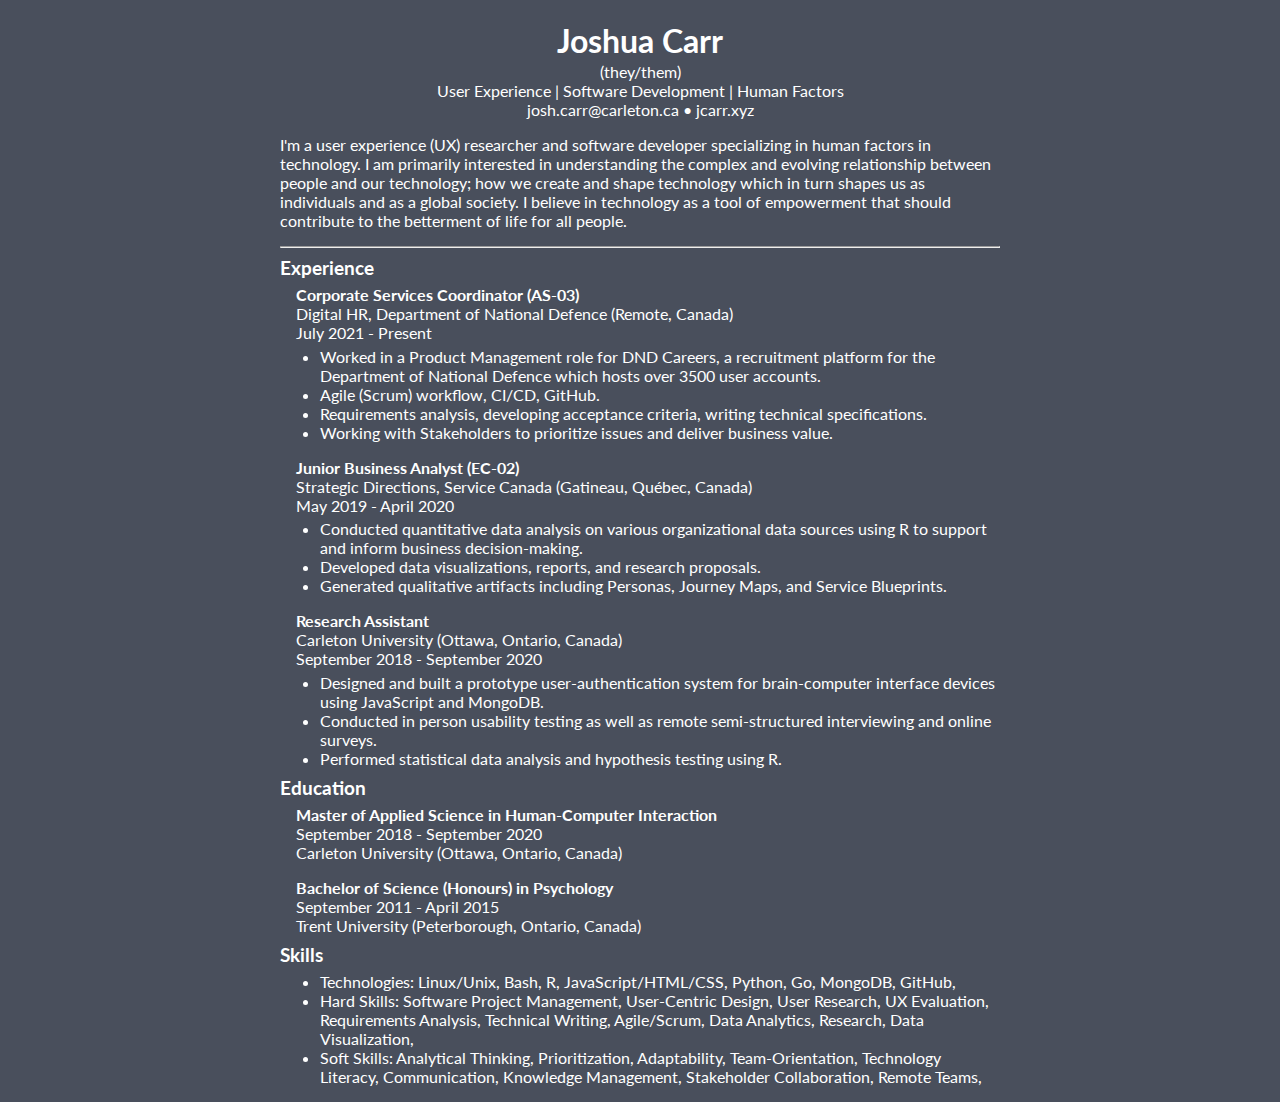
==== public/index.html @ 3ed2e0d4 "Corrected wording error in mission statement" ====
<!DOCTYPE html>
<html lang="en">

  <head>
    <meta charset="UTF-8"/>
    <meta charset="UTF-8">
    <meta name="viewport" content="width=device-width, initial-scale=1.0">
    <link rel="stylesheet" href="../styles/main.css" />
    <link rel="stylesheet" href="https://jcarr.xyz/css/style.min.bf1df006578d0cebba599fe7d79db9e7c0960d565d11c83ae01dd5ff549baa38.css" integrity="sha256-vx3wBleNDOu6WZ/n152558CWDVZdEcg64B3V/1Sbqjg=" crossorigin="anonymous">
    <title>Joshua Carr - CV</title>

  </head>

  <body>
    <main>
      <div id=about>
  <h1 id=name>Joshua Carr</h1>
  <div id=pronouns>(they/them)</div>
  <div id=role>User Experience | Software Development | Human Factors</div>
  <div id=contact>josh.carr@carleton.ca • jcarr.xyz</div>
</div>

      
<div id=mission>
  <p>I&#39;m a user experience (UX) researcher and software developer specializing in human factors in technology. I am primarily interested in understanding the complex and evolving relationship between people and our technology; how we create and shape technology which in turn shapes us as individuals and as a global society. I believe in technology as a tool of empowerment that should contribute to the betterment of life for all people.</p>
</div>
<hr>

      <div id=experience>
<h2>Experience</h2>

  <div class=employer>

    <div class=role>
      <div><strong>Corporate Services Coordinator (AS-03)</strong></div>
      <div class=entity>Digital HR, Department of National Defence <span class=location>(Remote, Canada)</span></div>
      <div class=dates>July 2021 - Present</div>
    </div>
    </div>
  </div>


  <ul class=details>
    
    <li class=details>Worked in a Product Management role for DND Careers, a recruitment platform for the Department of National Defence which hosts over 3500 user accounts.</li>
    
    <li class=details>Agile (Scrum) workflow, CI/CD, GitHub.</li>
    
    <li class=details>Requirements analysis, developing acceptance criteria, writing technical specifications.</li>
    
    <li class=details>Working with Stakeholders to prioritize issues and deliver business value.</li>
    
  </ul>
</div>

  <div class=employer>

    <div class=role>
      <div><strong>Junior Business Analyst (EC-02)</strong></div>
      <div class=entity>Strategic Directions, Service Canada <span class=location>(Gatineau, Québec, Canada)</span></div>
      <div class=dates>May 2019 - April 2020</div>
    </div>
    </div>
  </div>


  <ul class=details>
    
    <li class=details>Conducted quantitative data analysis on various organizational data sources using R to support and inform business decision-making.</li>
    
    <li class=details>Developed data visualizations, reports, and research proposals.</li>
    
    <li class=details>Generated qualitative artifacts including Personas, Journey Maps, and Service Blueprints.</li>
    
  </ul>
</div>

  <div class=employer>

    <div class=role>
      <div><strong>Research Assistant</strong></div>
      <div class=entity>Carleton University <span class=location>(Ottawa, Ontario, Canada)</span></div>
      <div class=dates>September 2018 - September 2020</div>
    </div>
    </div>
  </div>


  <ul class=details>
    
    <li class=details>Designed and built a prototype user-authentication system for brain-computer interface devices using JavaScript and MongoDB.</li>
    
    <li class=details>Conducted in person usability testing as well as remote semi-structured interviewing and online surveys.</li>
    
    <li class=details>Performed statistical data analysis and hypothesis testing using R.</li>
    
  </ul>
</div>


      <div id=education>
<h2>Education</h2>

  <div class=university>
    <div class=degree>
      <div><strong>Master of Applied Science in Human-Computer Interaction</strong></div>
      <div class=dates>September 2018 - September 2020</div>
    </div>
    <div class=institution>Carleton University <span class=location>(Ottawa, Ontario, Canada)</span></div>
    </div>
  </div>


  <ul class=details>
    
  </ul>

  <div class=university>
    <div class=degree>
      <div><strong>Bachelor of Science (Honours) in Psychology</strong></div>
      <div class=dates>September 2011 - April 2015</div>
    </div>
    <div class=institution>Trent University <span class=location>(Peterborough, Ontario, Canada)</span></div>
    </div>
  </div>


  <ul class=details>
    
  </ul>

</div>

      <div id=skills>
<h2>Skills</h2>
<ul>
  <li>Technologies: Linux/Unix, Bash, R, JavaScript/HTML/CSS, Python, Go, MongoDB, GitHub, </li>
  <li>Hard Skills: Software Project Management, User-Centric Design, User Research, UX Evaluation, Requirements Analysis, Technical Writing, Agile/Scrum, Data Analytics, Research, Data Visualization, </li>
  <li>Soft Skills: Analytical Thinking, Prioritization, Adaptability, Team-Orientation, Technology Literacy, Communication, Knowledge Management, Stakeholder Collaboration, Remote Teams, </li>
</ul>
</div>

    </main>
  </body>

</html>
---- styles/main.css ----
@import url("https://fonts.googleapis.com/css2?family=Lato&display=swap");

* {
  text-rendering: optimizeLegibility;
  box-sizing: border-box;
}

main {
  max-width: 45rem;
  margin-left: auto;
  margin-right: auto;
}

a {
  text-decoration: none;
  font-weight: bold;
}

body {
  background-color: #494f5c;
  color: white;
  font-family: "Lato", sans-serif;
}

ul {
  margin-top: 0.3rem;
  list-style-position: outside;
}

h2 {
  margin-top: 1.2rem;
  font-size: 1.2rem;
  line-height: 0.1rem;
}

#name {
  margin-bottom: 0.1rem;
}

#about {
  text-align: center;
  margin-bottom: 1rem;
}

#pronouns {
  font-size: 1rem;
}

#mission {
  margin-bottom: 1em;
}

.employer, .university {
  margin-left: 1rem;
}

@media print {

  @page {
    size: Letter portrait;
    margin: 0.5cm;
  }

  body {
    background: white;
    color: black;
  }

  h1, h2, h3, h4, h5 {
    page-break-after: avoid;
  }

  .m-0, .m-0 *, .dont-print, .dont-print * {
    display: none!important;
  }
}
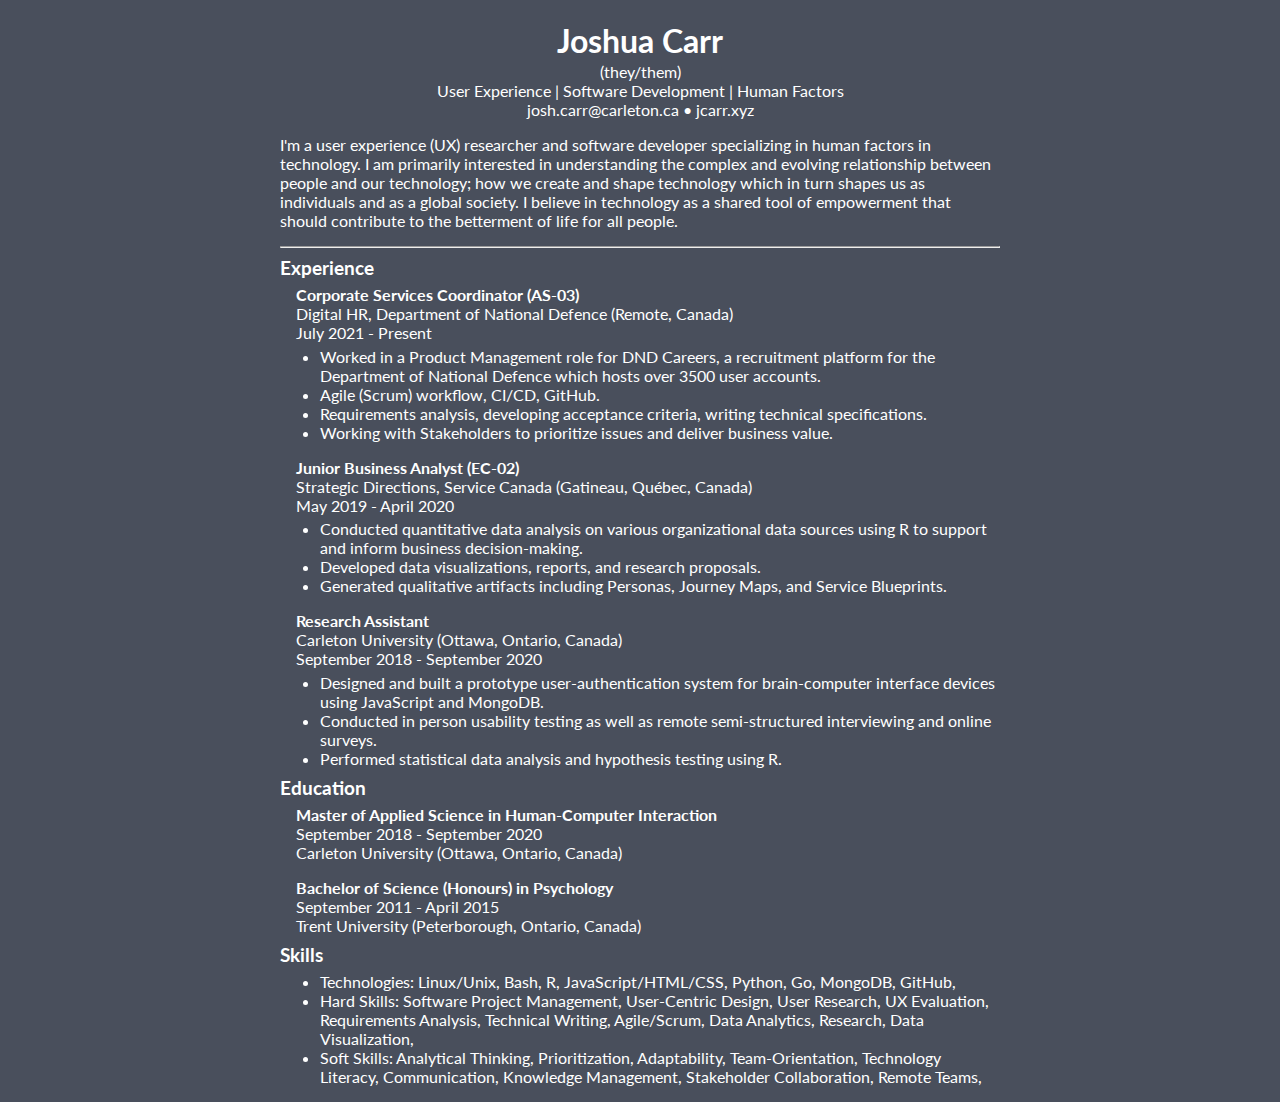
==== commit 915aff76: "minor change to mission" ====
--- a/public/index.html
+++ b/public/index.html
@@ -22,7 +22,7 @@
 
       
 <div id=mission>
-  <p>I&#39;m a user experience (UX) researcher and software developer specializing in human factors in technology. I am primarily interested in understanding the complex and evolving relationship between people and our technology; how we create and shape technology which in turn shapes us as individuals and as a global society. I believe in technology as a tool of empowerment that should contribute to the betterment of life for all people.</p>
+  <p>I&#39;m a user experience (UX) researcher and software developer specializing in human factors in technology. I am primarily interested in understanding the complex and evolving relationship between people and our technology; how we create and shape technology which in turn shapes us as individuals and as a global society. I believe in technology as a shared tool of empowerment that should contribute to the betterment of life for all people.</p>
 </div>
 <hr>
 
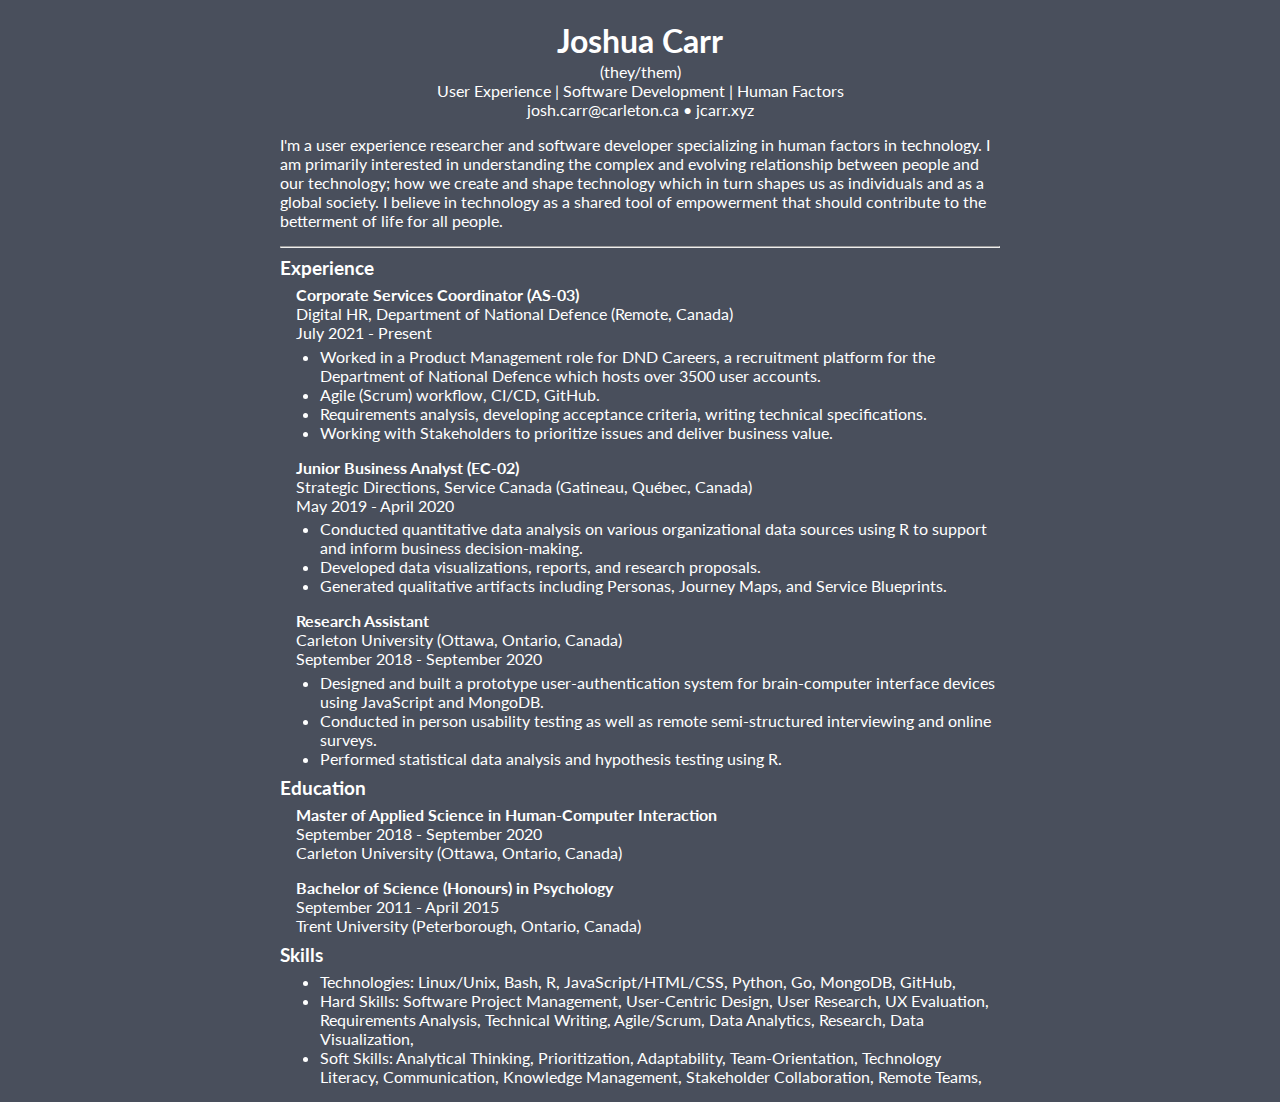
==== commit f11145b6: "Removed UX abbreviation, it's not reused to just say 'user experience'" ====
--- a/public/index.html
+++ b/public/index.html
@@ -22,7 +22,7 @@
 
       
 <div id=mission>
-  <p>I&#39;m a user experience (UX) researcher and software developer specializing in human factors in technology. I am primarily interested in understanding the complex and evolving relationship between people and our technology; how we create and shape technology which in turn shapes us as individuals and as a global society. I believe in technology as a shared tool of empowerment that should contribute to the betterment of life for all people.</p>
+  <p>I&#39;m a user experience researcher and software developer specializing in human factors in technology. I am primarily interested in understanding the complex and evolving relationship between people and our technology; how we create and shape technology which in turn shapes us as individuals and as a global society. I believe in technology as a shared tool of empowerment that should contribute to the betterment of life for all people.</p>
 </div>
 <hr>
 
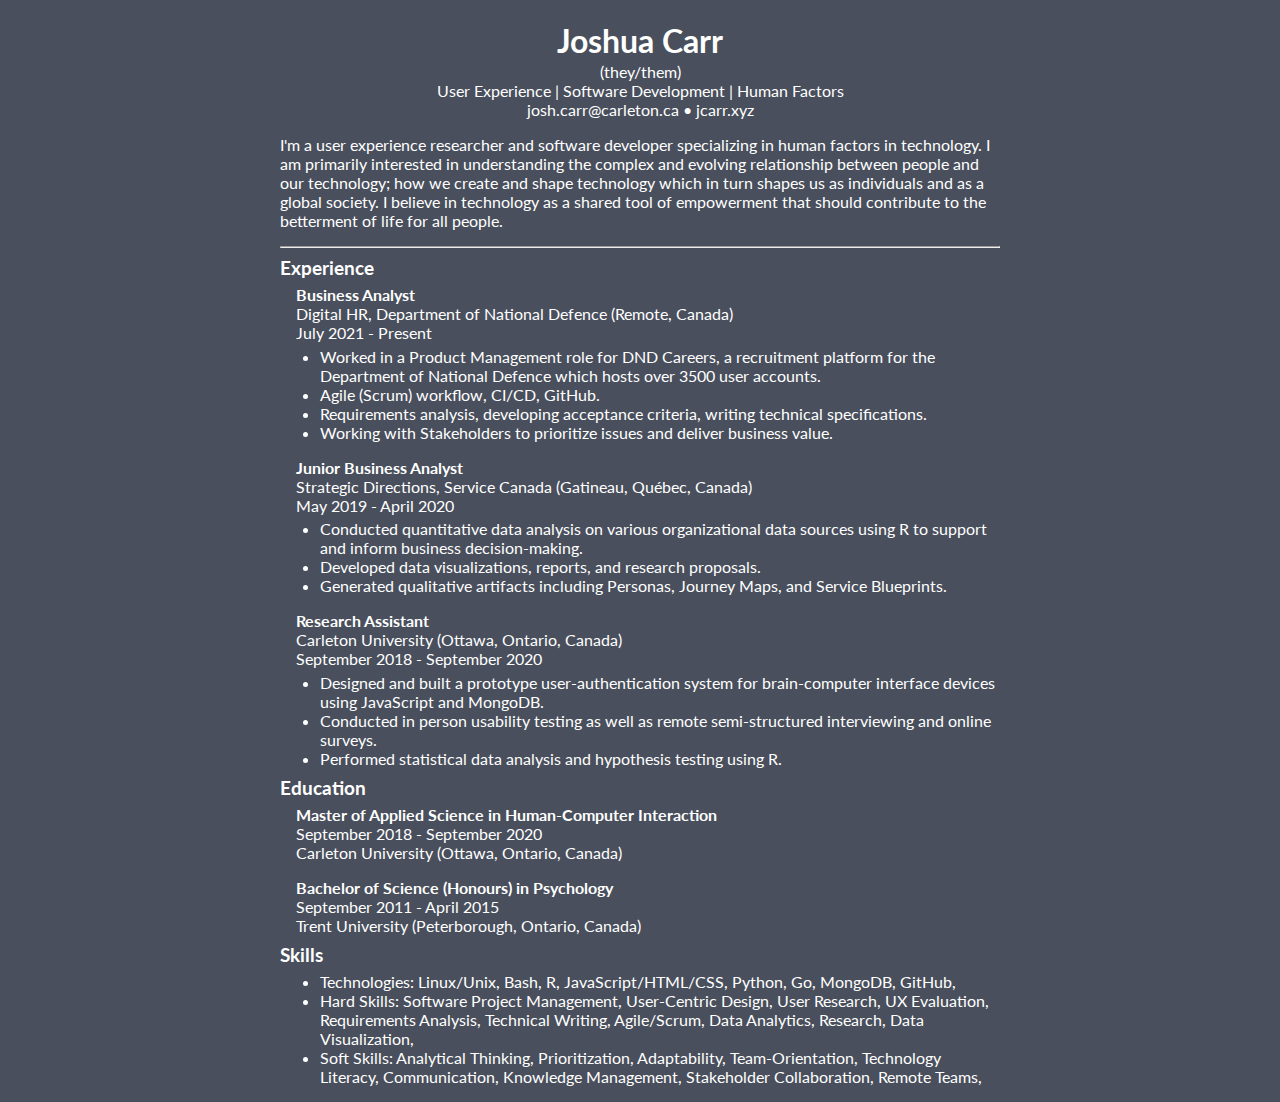
==== commit 4ca607b9: ""updated job title"" ====
--- a/public/index.html
+++ b/public/index.html
@@ -32,7 +32,7 @@
   <div class=employer>
 
     <div class=role>
-      <div><strong>Corporate Services Coordinator (AS-03)</strong></div>
+      <div><strong>Business Analyst</strong></div>
       <div class=entity>Digital HR, Department of National Defence <span class=location>(Remote, Canada)</span></div>
       <div class=dates>July 2021 - Present</div>
     </div>
@@ -56,7 +56,7 @@
   <div class=employer>
 
     <div class=role>
-      <div><strong>Junior Business Analyst (EC-02)</strong></div>
+      <div><strong>Junior Business Analyst</strong></div>
       <div class=entity>Strategic Directions, Service Canada <span class=location>(Gatineau, Québec, Canada)</span></div>
       <div class=dates>May 2019 - April 2020</div>
     </div>
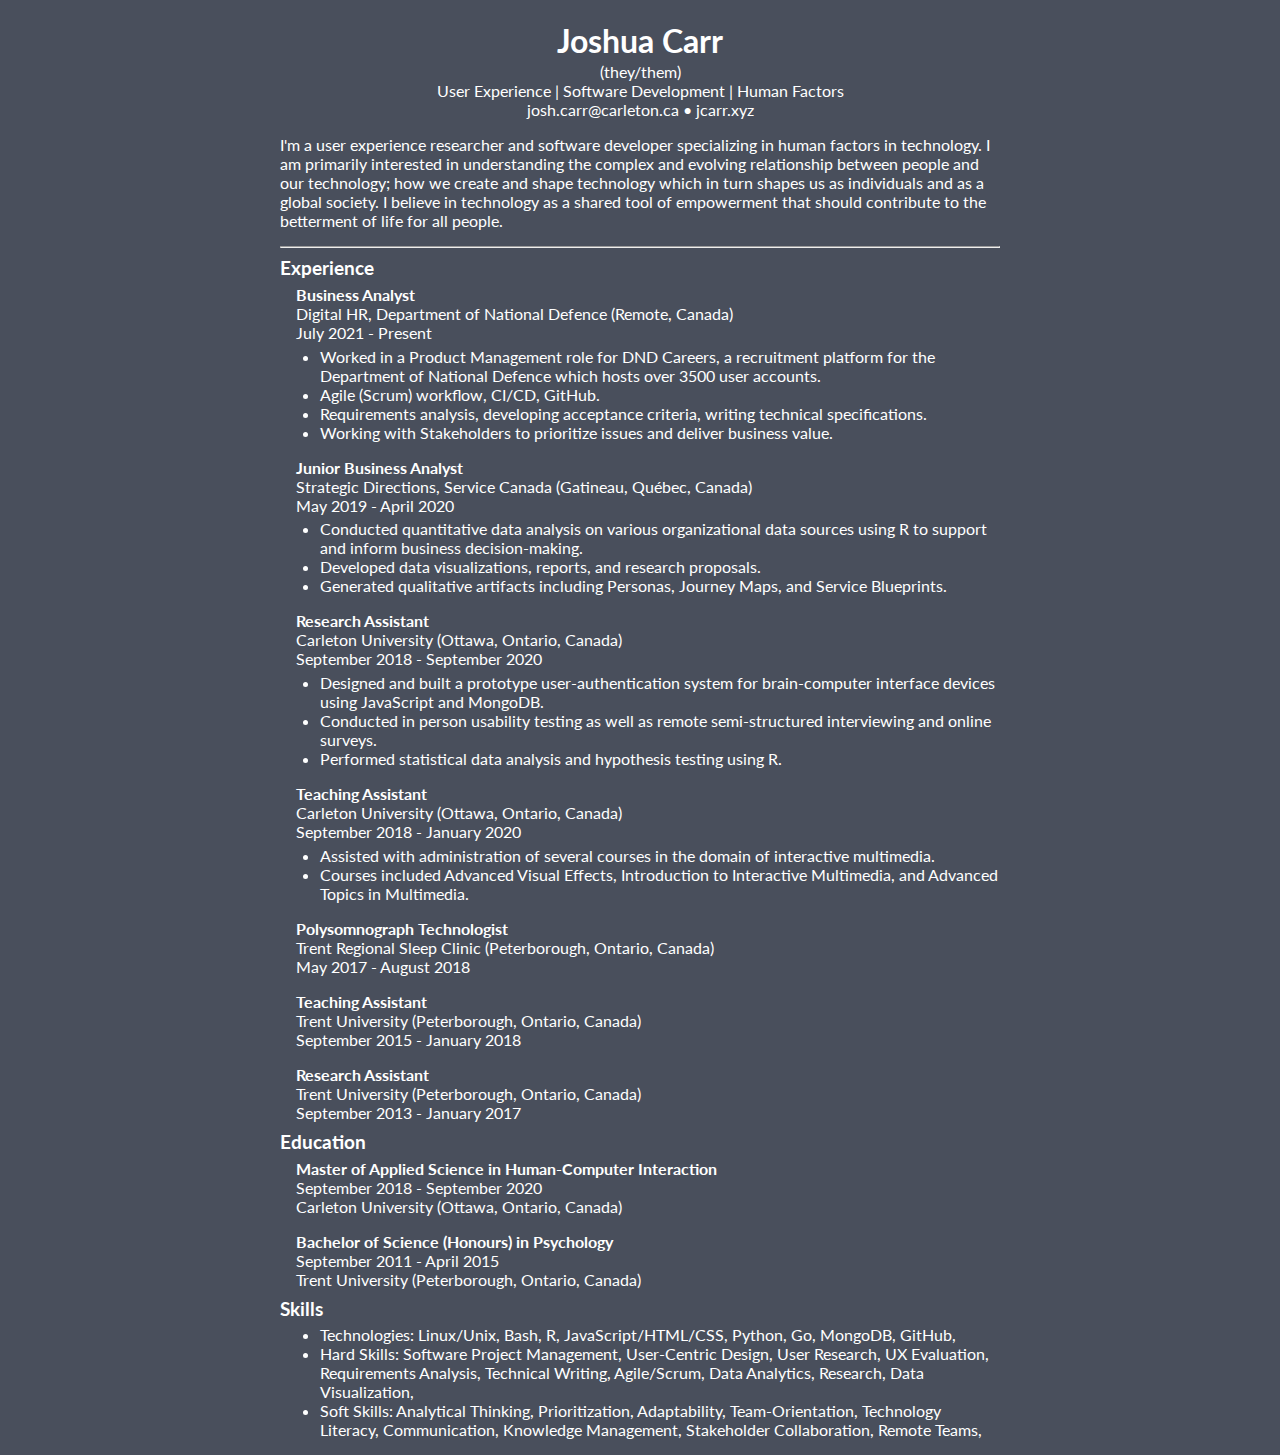
==== commit 2e97ca91: "updated jobs, formatting, cv is now 2 pages" ====
--- a/public/index.html
+++ b/public/index.html
@@ -97,6 +97,74 @@
   </ul>
 </div>
 
+  <div class=employer>
+
+    <div class=role>
+      <div><strong>Teaching Assistant</strong></div>
+      <div class=entity>Carleton University <span class=location>(Ottawa, Ontario, Canada)</span></div>
+      <div class=dates>September 2018 - January 2020</div>
+    </div>
+    </div>
+  </div>
+
+
+  <ul class=details>
+    
+    <li class=details>Assisted with administration of several courses in the domain of interactive multimedia.</li>
+    
+    <li class=details>Courses included Advanced Visual Effects, Introduction to Interactive Multimedia, and Advanced Topics in Multimedia.</li>
+    
+  </ul>
+</div>
+
+  <div class=employer>
+
+    <div class=role>
+      <div><strong>Polysomnograph Technologist</strong></div>
+      <div class=entity>Trent Regional Sleep Clinic <span class=location>(Peterborough, Ontario, Canada)</span></div>
+      <div class=dates>May 2017 - August 2018</div>
+    </div>
+    </div>
+  </div>
+
+
+  <ul class=details>
+    
+  </ul>
+</div>
+
+  <div class=employer>
+
+    <div class=role>
+      <div><strong>Teaching Assistant</strong></div>
+      <div class=entity>Trent University <span class=location>(Peterborough, Ontario, Canada)</span></div>
+      <div class=dates>September 2015 - January 2018</div>
+    </div>
+    </div>
+  </div>
+
+
+  <ul class=details>
+    
+  </ul>
+</div>
+
+  <div class=employer>
+
+    <div class=role>
+      <div><strong>Research Assistant</strong></div>
+      <div class=entity>Trent University <span class=location>(Peterborough, Ontario, Canada)</span></div>
+      <div class=dates>September 2013 - January 2017</div>
+    </div>
+    </div>
+  </div>
+
+
+  <ul class=details>
+    
+  </ul>
+</div>
+
 
       <div id=education>
 <h2>Education</h2>
--- a/styles/main.css
+++ b/styles/main.css
@@ -59,6 +59,7 @@
   @page {
     size: Letter portrait;
     margin: 0.5cm;
+    margin-top: 1cm;
   }
 
   body {
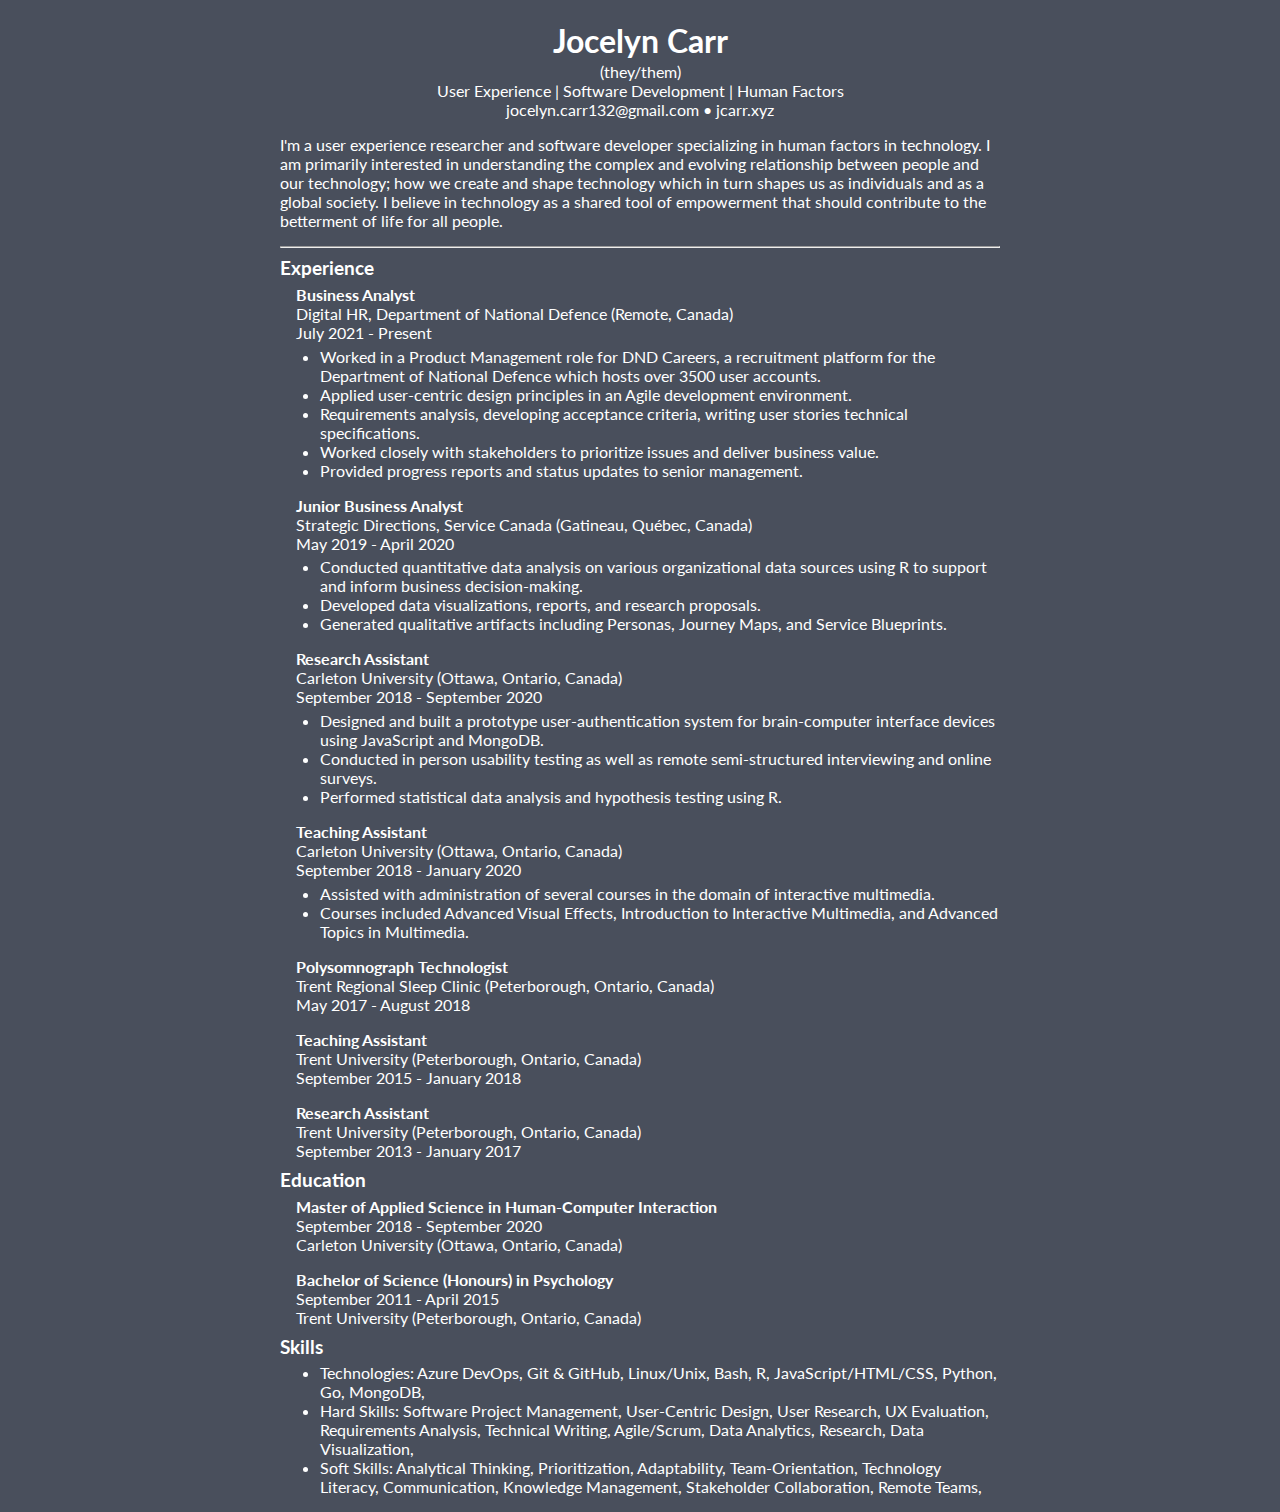
==== commit 7196ce90: "update 2022-08-10" ====
--- a/public/index.html
+++ b/public/index.html
@@ -7,17 +7,17 @@
     <meta name="viewport" content="width=device-width, initial-scale=1.0">
     <link rel="stylesheet" href="../styles/main.css" />
     <link rel="stylesheet" href="https://jcarr.xyz/css/style.min.bf1df006578d0cebba599fe7d79db9e7c0960d565d11c83ae01dd5ff549baa38.css" integrity="sha256-vx3wBleNDOu6WZ/n152558CWDVZdEcg64B3V/1Sbqjg=" crossorigin="anonymous">
-    <title>Joshua Carr - CV</title>
+    <title>Jocelyn Carr - CV</title>
 
   </head>
 
   <body>
     <main>
       <div id=about>
-  <h1 id=name>Joshua Carr</h1>
+  <h1 id=name>Jocelyn Carr</h1>
   <div id=pronouns>(they/them)</div>
   <div id=role>User Experience | Software Development | Human Factors</div>
-  <div id=contact>josh.carr@carleton.ca • jcarr.xyz</div>
+  <div id=contact>jocelyn.carr132@gmail.com • jcarr.xyz</div>
 </div>
 
       
@@ -44,11 +44,13 @@
     
     <li class=details>Worked in a Product Management role for DND Careers, a recruitment platform for the Department of National Defence which hosts over 3500 user accounts.</li>
     
-    <li class=details>Agile (Scrum) workflow, CI/CD, GitHub.</li>
-    
-    <li class=details>Requirements analysis, developing acceptance criteria, writing technical specifications.</li>
-    
-    <li class=details>Working with Stakeholders to prioritize issues and deliver business value.</li>
+    <li class=details>Applied user-centric design principles in an Agile development environment.</li>
+    
+    <li class=details>Requirements analysis, developing acceptance criteria, writing user stories technical specifications.</li>
+    
+    <li class=details>Worked closely with stakeholders to prioritize issues and deliver business value.</li>
+    
+    <li class=details>Provided progress reports and status updates to senior management.</li>
     
   </ul>
 </div>
@@ -202,7 +204,7 @@
       <div id=skills>
 <h2>Skills</h2>
 <ul>
-  <li>Technologies: Linux/Unix, Bash, R, JavaScript/HTML/CSS, Python, Go, MongoDB, GitHub, </li>
+  <li>Technologies: Azure DevOps, Git &amp; GitHub, Linux/Unix, Bash, R, JavaScript/HTML/CSS, Python, Go, MongoDB, </li>
   <li>Hard Skills: Software Project Management, User-Centric Design, User Research, UX Evaluation, Requirements Analysis, Technical Writing, Agile/Scrum, Data Analytics, Research, Data Visualization, </li>
   <li>Soft Skills: Analytical Thinking, Prioritization, Adaptability, Team-Orientation, Technology Literacy, Communication, Knowledge Management, Stakeholder Collaboration, Remote Teams, </li>
 </ul>
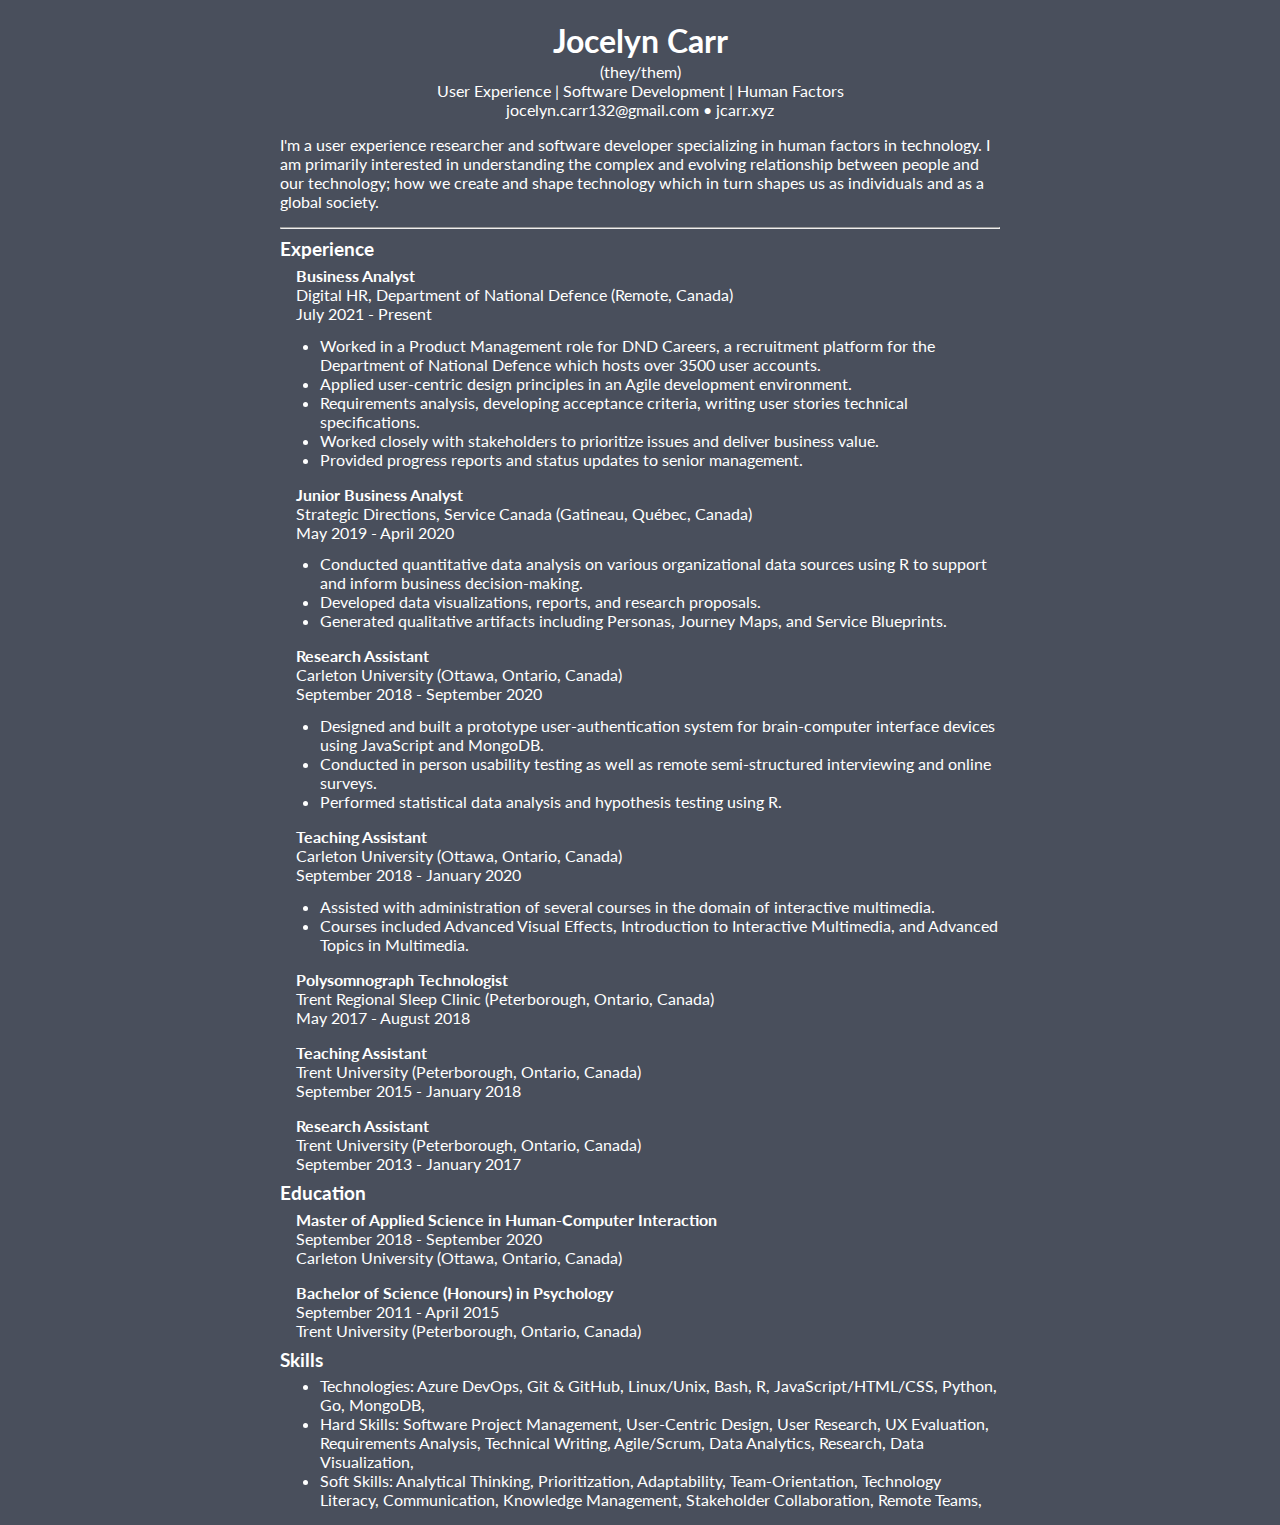
==== commit 2d335130: "formatting" ====
--- a/public/index.html
+++ b/public/index.html
@@ -22,7 +22,7 @@
 
       
 <div id=mission>
-  <p>I&#39;m a user experience researcher and software developer specializing in human factors in technology. I am primarily interested in understanding the complex and evolving relationship between people and our technology; how we create and shape technology which in turn shapes us as individuals and as a global society. I believe in technology as a shared tool of empowerment that should contribute to the betterment of life for all people.</p>
+  <p>I&#39;m a user experience researcher and software developer specializing in human factors in technology. I am primarily interested in understanding the complex and evolving relationship between people and our technology; how we create and shape technology which in turn shapes us as individuals and as a global society.</p>
 </div>
 <hr>
 
--- a/styles/main.css
+++ b/styles/main.css
@@ -23,7 +23,7 @@
 }
 
 ul {
-  margin-top: 0.3rem;
+  margin-top: 0.8rem;
   list-style-position: outside;
 }
 
@@ -60,6 +60,7 @@
     size: Letter portrait;
     margin: 0.5cm;
     margin-top: 1cm;
+    margin-bottom: 1cm;
   }
 
   body {
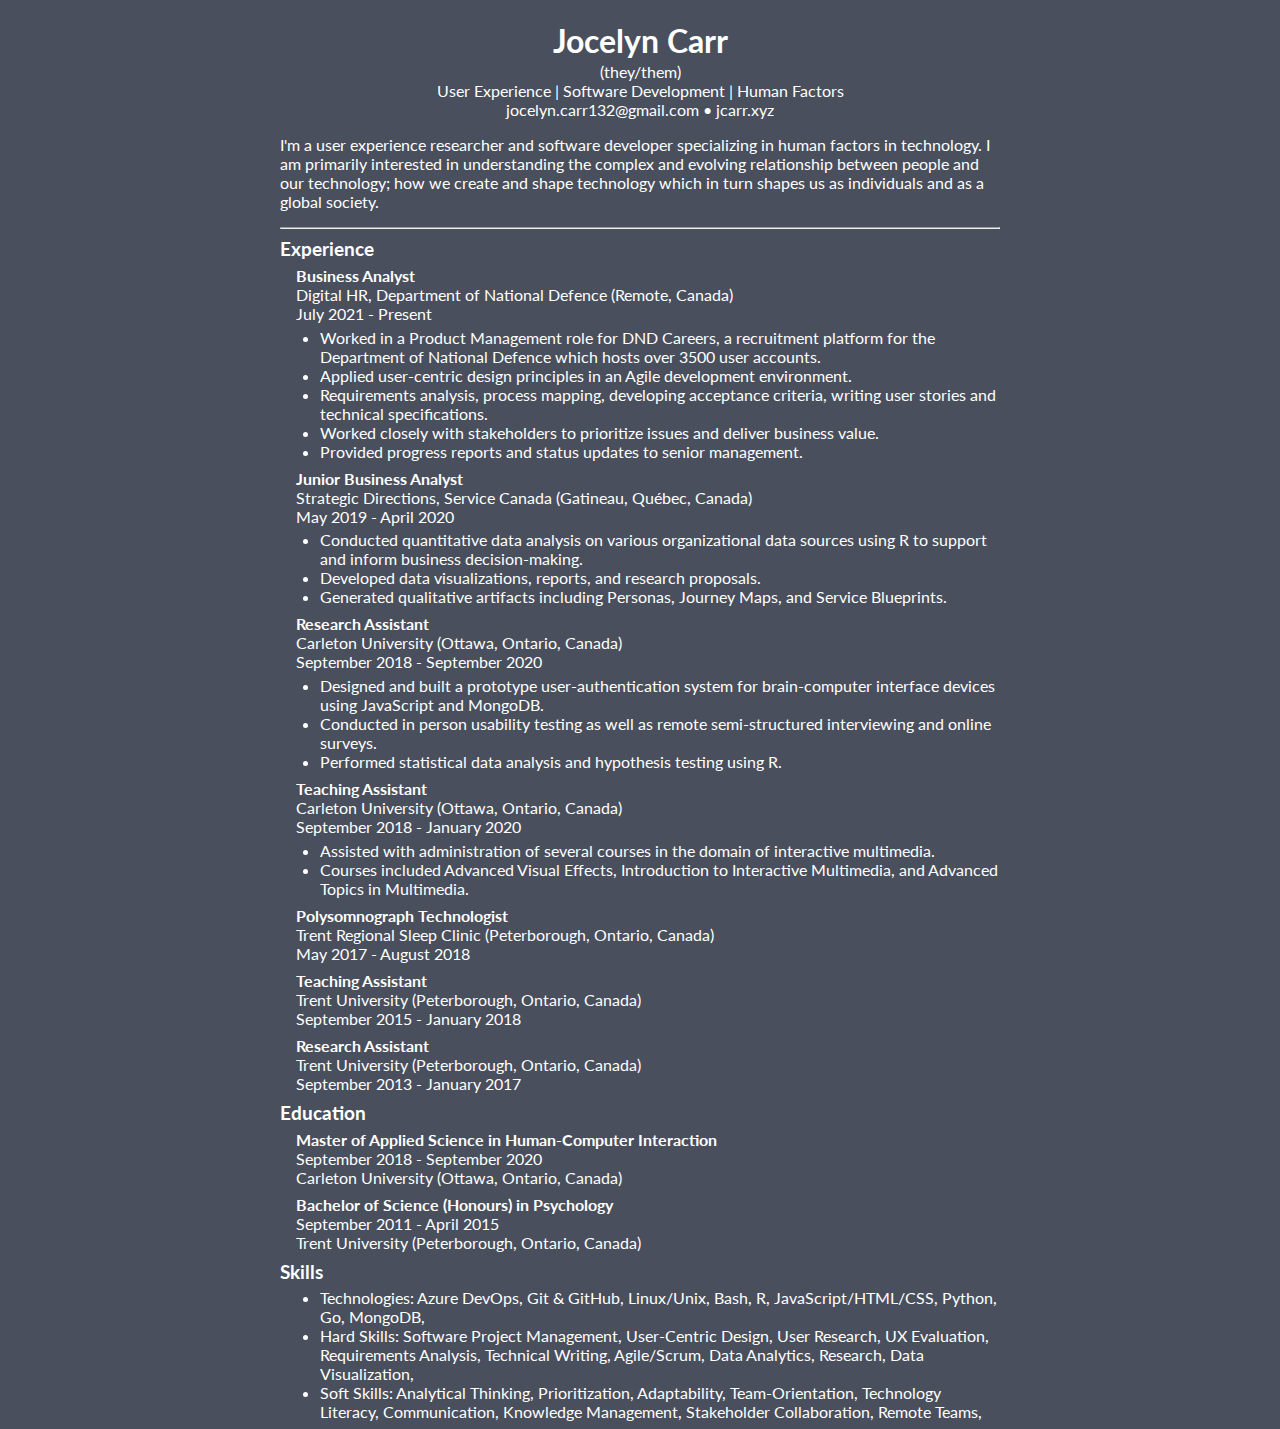
==== commit 2734b241: "update content and formatting" ====
--- a/public/index.html
+++ b/public/index.html
@@ -46,7 +46,7 @@
     
     <li class=details>Applied user-centric design principles in an Agile development environment.</li>
     
-    <li class=details>Requirements analysis, developing acceptance criteria, writing user stories technical specifications.</li>
+    <li class=details>Requirements analysis, process mapping, developing acceptance criteria, writing user stories and technical specifications.</li>
     
     <li class=details>Worked closely with stakeholders to prioritize issues and deliver business value.</li>
     
--- a/styles/main.css
+++ b/styles/main.css
@@ -23,7 +23,8 @@
 }
 
 ul {
-  margin-top: 0.8rem;
+  margin-top: 0.3rem;
+  margin-bottom: 0.5rem;
   list-style-position: outside;
 }
 
